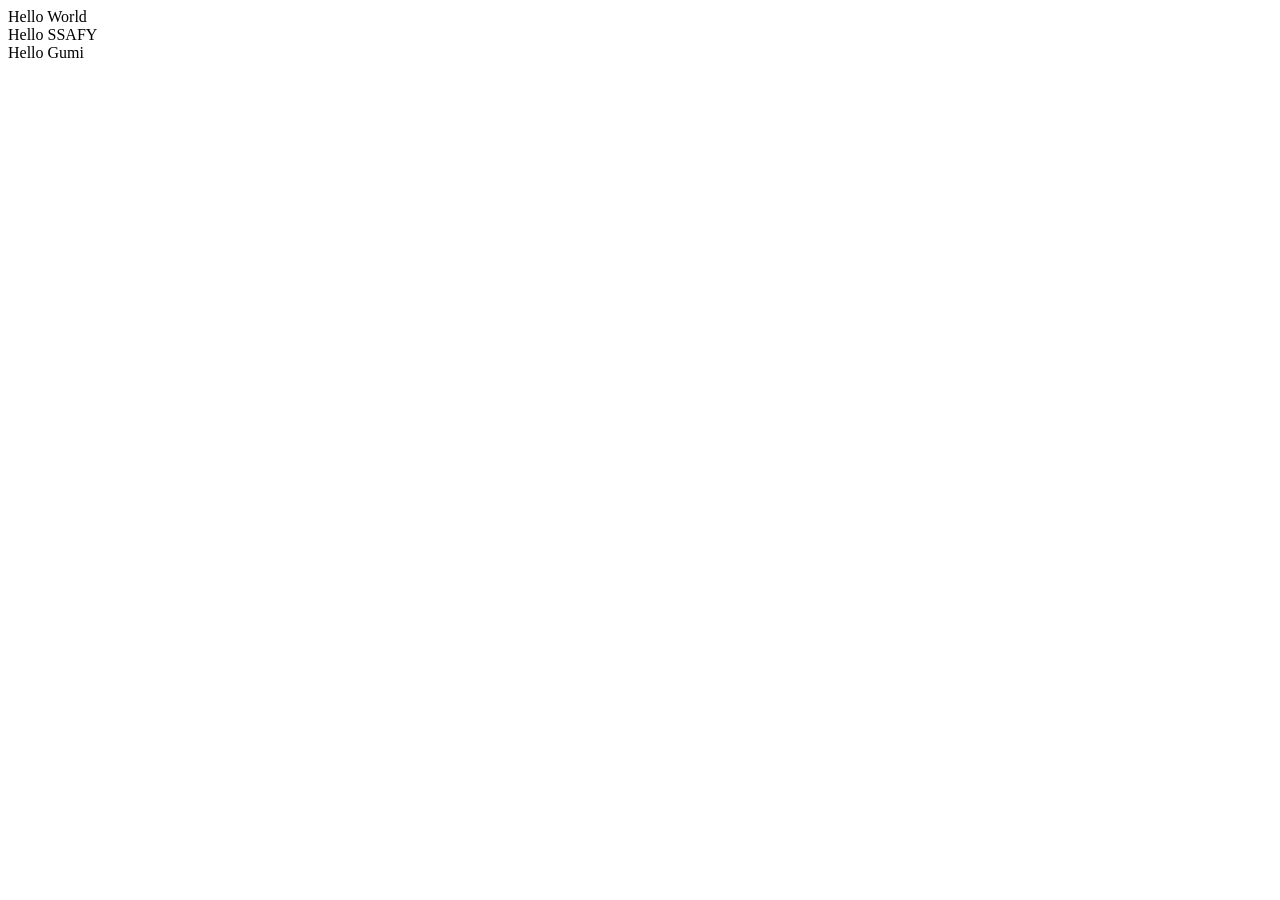
==== index.html @ 11771de5 "2026.07.13 ver 3" ====
<!DOCTYPE html>
<html lang="en">
<head>
  <meta charset="UTF-8">
  <meta name="viewport" content="width=device-width, initial-scale=1.0">
  <title>Document</title>
</head>
<body>
    Hello World<br>
    Hello SSAFY<br>
    Hello Gumi
</body>
</html>
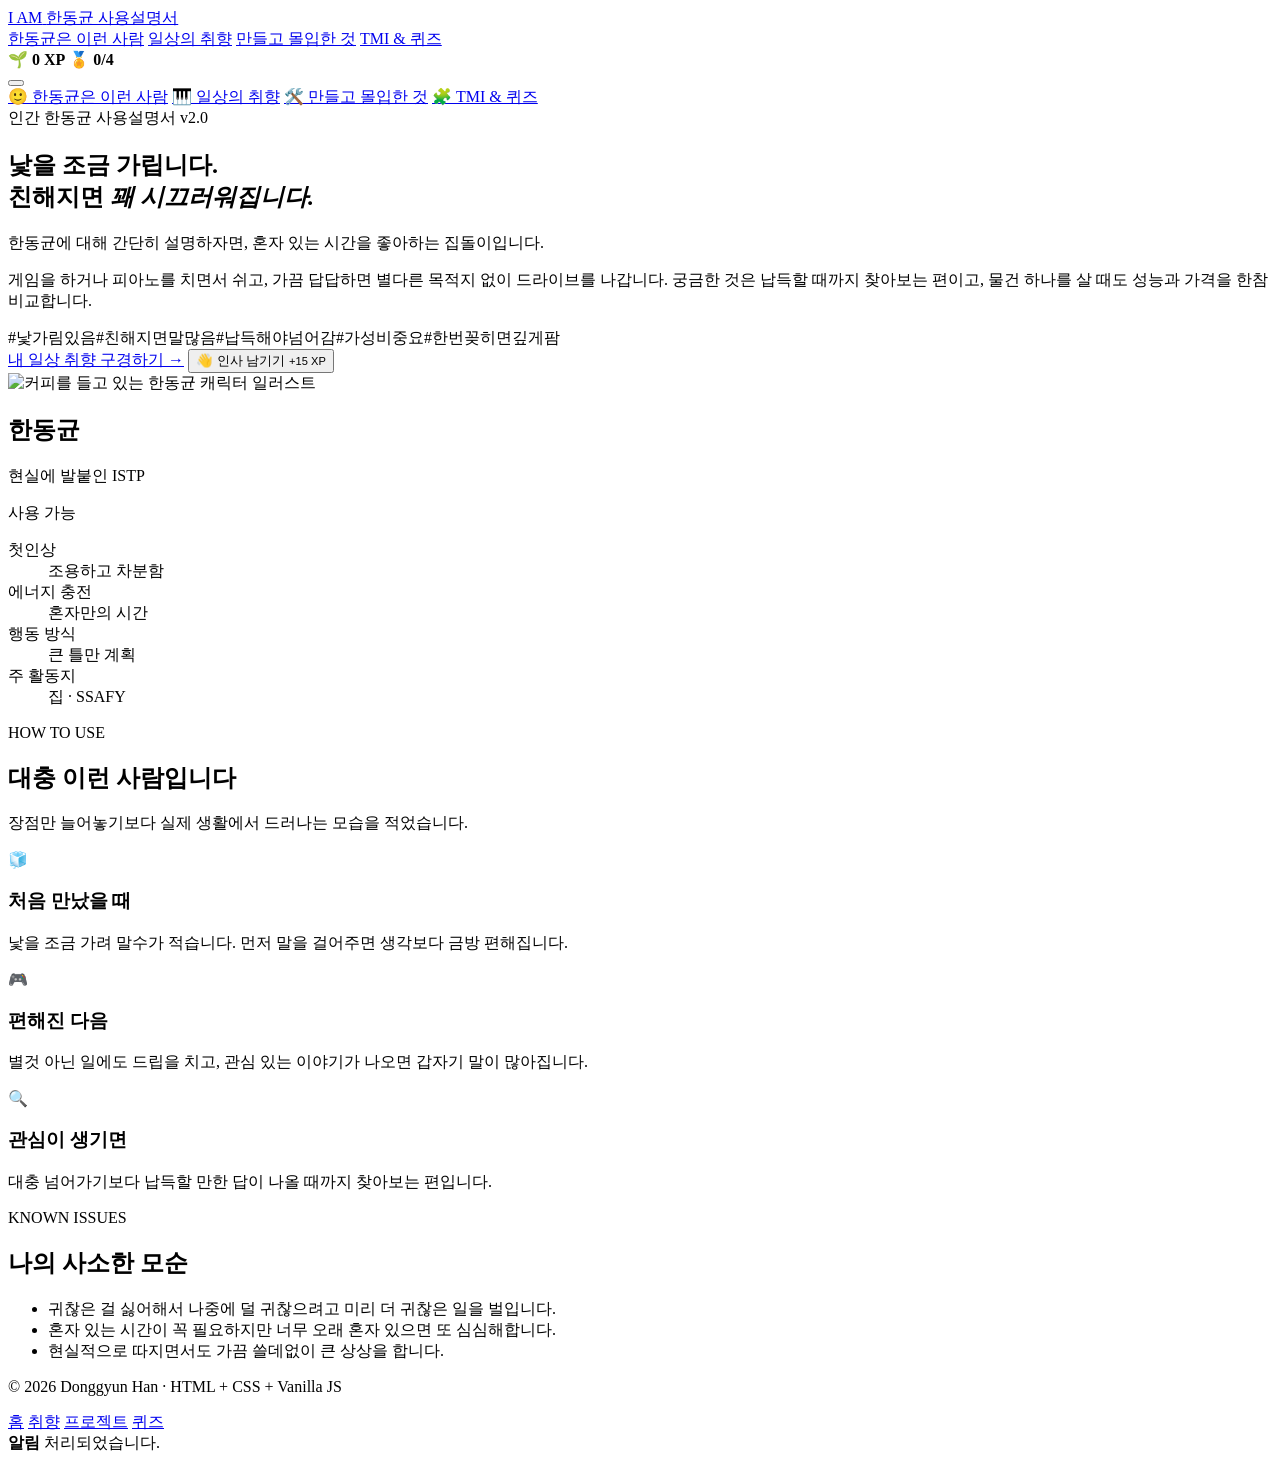
==== commit 4c34a56e: "feat: 바닐라 JS 기반 반응형 MPA 프로필 사이트 구현" ====
--- a/index.html
+++ b/index.html
@@ -1,13 +1,137 @@
 <!DOCTYPE html>
-<html lang="en">
+<html lang="ko">
 <head>
   <meta charset="UTF-8">
   <meta name="viewport" content="width=device-width, initial-scale=1.0">
-  <title>Document</title>
+  <meta name="description" content="한동균의 성격, 취향, 프로젝트와 TMI를 소개하는 MPA 웹사이트">
+  <link rel="stylesheet" href="assets/css/style.css">
+  <title>I AM | 한동균은 이런 사람</title>
 </head>
-<body>
-    Hello World<br>
-    Hello SSAFY<br>
-    Hello Gumi
+<body data-page="home">
+
+<header class="site-header">
+  <div class="header-inner">
+    <a class="brand" href="index.html" aria-label="한동균 사용설명서 홈">
+      <span class="brand-mark">I AM</span>
+      <span class="brand-text">한동균 사용설명서</span>
+    </a>
+
+    <nav class="desktop-nav" aria-label="주요 메뉴">
+      <a class="nav-link" data-page="home" href="index.html">한동균은 이런 사람</a>
+      <a class="nav-link" data-page="lifestyle" href="lifestyle.html">일상의 취향</a>
+      <a class="nav-link" data-page="projects" href="projects.html">만들고 몰입한 것</a>
+      <a class="nav-link" data-page="tmi" href="tmi.html">TMI &amp; 퀴즈</a>
+    </nav>
+
+    <div class="header-status" aria-label="게이미피케이션 현황">
+      <span>🌱 <strong id="header-xp">0 XP</strong></span>
+      <span>🏅 <strong id="header-badges">0/4</strong></span>
+    </div>
+
+    <button class="menu-button" id="menu-button" type="button" aria-label="모바일 메뉴 열기" aria-controls="mobile-nav" aria-expanded="false">
+      <span></span><span></span><span></span>
+    </button>
+  </div>
+
+  <nav class="mobile-nav" id="mobile-nav" aria-label="모바일 메뉴">
+    <a class="mobile-nav-link" data-page="home" href="index.html">🙂 한동균은 이런 사람</a>
+    <a class="mobile-nav-link" data-page="lifestyle" href="lifestyle.html">🎹 일상의 취향</a>
+    <a class="mobile-nav-link" data-page="projects" href="projects.html">🛠️ 만들고 몰입한 것</a>
+    <a class="mobile-nav-link" data-page="tmi" href="tmi.html">🧩 TMI &amp; 퀴즈</a>
+  </nav>
+</header>
+
+<main>
+  <section class="hero section-shell">
+    <div class="hero-copy">
+      <span class="eyebrow">인간 한동균 사용설명서 v2.0</span>
+      <h1>낯을 조금 가립니다.<br>친해지면 <em>꽤 시끄러워집니다.</em></h1>
+      <p class="hero-lead">한동균에 대해 간단히 설명하자면, 혼자 있는 시간을 좋아하는 집돌이입니다.</p>
+      <p class="hero-description">게임을 하거나 피아노를 치면서 쉬고, 가끔 답답하면 별다른 목적지 없이 드라이브를 나갑니다. 궁금한 것은 납득할 때까지 찾아보는 편이고, 물건 하나를 살 때도 성능과 가격을 한참 비교합니다.</p>
+      <div class="tag-list" aria-label="성격 키워드">
+        <span>#낯가림있음</span><span>#친해지면말많음</span><span>#납득해야넘어감</span><span>#가성비중요</span><span>#한번꽂히면깊게팜</span>
+      </div>
+      <div class="button-row">
+        <a class="button button-primary" href="lifestyle.html">내 일상 취향 구경하기 →</a>
+        <button class="button button-secondary" id="greeting-button" type="button">👋 인사 남기기 <small>+15 XP</small></button>
+      </div>
+    </div>
+
+    <aside class="profile-card card">
+      <img class="profile-image" src="assets/images/profile.svg" alt="커피를 들고 있는 한동균 캐릭터 일러스트">
+      <div class="profile-content">
+        <div class="profile-heading">
+          <div><h2>한동균</h2><p>현실에 발붙인 ISTP</p></div>
+          <span class="status-chip">사용 가능</span>
+        </div>
+        <dl class="profile-list">
+          <div><dt>첫인상</dt><dd>조용하고 차분함</dd></div>
+          <div><dt>에너지 충전</dt><dd>혼자만의 시간</dd></div>
+          <div><dt>행동 방식</dt><dd>큰 틀만 계획</dd></div>
+          <div><dt>주 활동지</dt><dd>집 · SSAFY</dd></div>
+        </dl>
+      </div>
+    </aside>
+  </section>
+
+  <section class="section-shell compact-section">
+    <div class="section-heading left-heading">
+      <span class="section-kicker">HOW TO USE</span>
+      <h2>대충 이런 사람입니다</h2>
+      <p>장점만 늘어놓기보다 실제 생활에서 드러나는 모습을 적었습니다.</p>
+    </div>
+    <div class="three-grid">
+      <article class="card info-card reveal-card">
+        <span class="card-icon">🧊</span><h3>처음 만났을 때</h3>
+        <p>낯을 조금 가려 말수가 적습니다. 먼저 말을 걸어주면 생각보다 금방 편해집니다.</p>
+      </article>
+      <article class="card info-card reveal-card">
+        <span class="card-icon">🎮</span><h3>편해진 다음</h3>
+        <p>별것 아닌 일에도 드립을 치고, 관심 있는 이야기가 나오면 갑자기 말이 많아집니다.</p>
+      </article>
+      <article class="card info-card reveal-card">
+        <span class="card-icon">🔍</span><h3>관심이 생기면</h3>
+        <p>대충 넘어가기보다 납득할 만한 답이 나올 때까지 찾아보는 편입니다.</p>
+      </article>
+    </div>
+  </section>
+
+  <section class="section-shell compact-section">
+    <article class="contradiction-card">
+      <div><span class="section-kicker">KNOWN ISSUES</span><h2>나의 사소한 모순</h2></div>
+      <ul>
+        <li>귀찮은 걸 싫어해서 나중에 덜 귀찮으려고 미리 더 귀찮은 일을 벌입니다.</li>
+        <li>혼자 있는 시간이 꼭 필요하지만 너무 오래 혼자 있으면 또 심심해합니다.</li>
+        <li>현실적으로 따지면서도 가끔 쓸데없이 큰 상상을 합니다.</li>
+      </ul>
+    </article>
+  </section>
+</main>
+
+<footer class="site-footer">
+  <div class="footer-inner">
+    <p>© 2026 Donggyun Han · HTML + CSS + Vanilla JS</p>
+    <div class="footer-links">
+      <a href="index.html">홈</a>
+      <a href="lifestyle.html">취향</a>
+      <a href="projects.html">프로젝트</a>
+      <a href="tmi.html">퀴즈</a>
+    </div>
+  </div>
+</footer>
+<div class="toast" id="toast" role="status" aria-live="polite">
+  <strong id="toast-title">알림</strong>
+  <span id="toast-message">처리되었습니다.</span>
+</div>
+<div class="modal-backdrop" id="modal-backdrop" hidden>
+  <section class="modal" role="dialog" aria-modal="true" aria-labelledby="modal-title">
+    <button class="modal-close" id="modal-close" type="button" aria-label="팝업 닫기">×</button>
+    <div class="modal-icon" id="modal-icon">👋</div>
+    <h2 id="modal-title">반갑습니다</h2>
+    <div id="modal-content"></div>
+  </section>
+</div>
+<script src="assets/js/app.js"></script>
+
 </body>
-</html>+</html>
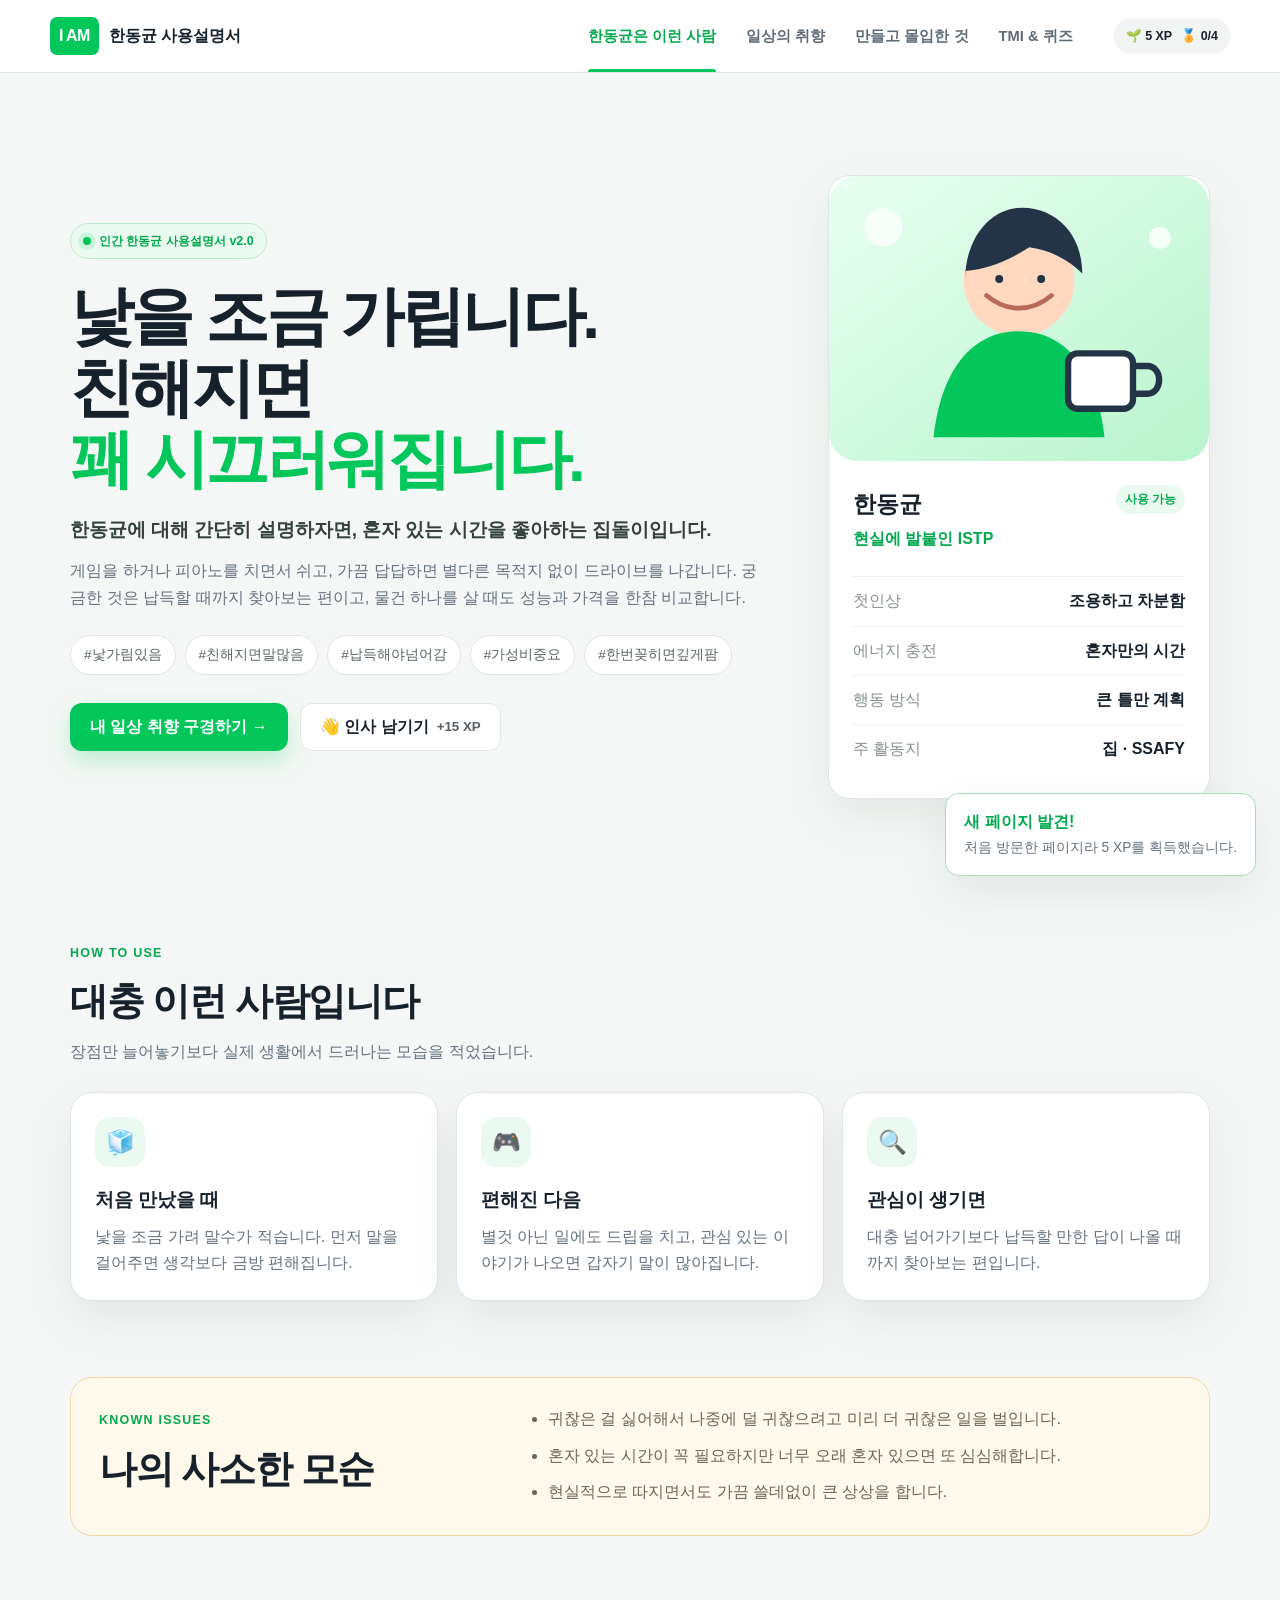
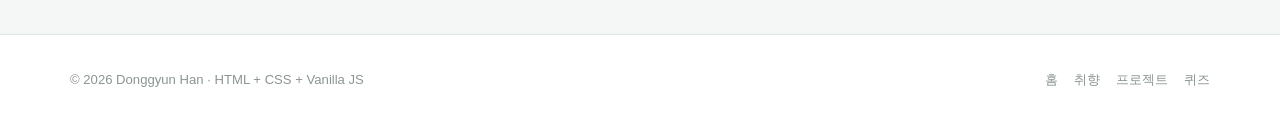
==== commit 12a144d0: "refactor: portfolio 소제목 줄바꿈 추가, TMI 퀴즈 문항 내용 변경" ====
--- a/index.html
+++ b/index.html
@@ -45,7 +45,7 @@
   <section class="hero section-shell">
     <div class="hero-copy">
       <span class="eyebrow">인간 한동균 사용설명서 v2.0</span>
-      <h1>낯을 조금 가립니다.<br>친해지면 <em>꽤 시끄러워집니다.</em></h1>
+      <h1>낯을 조금 가립니다.<br>친해지면 <br><em>꽤 시끄러워집니다.</em></h1>
       <p class="hero-lead">한동균에 대해 간단히 설명하자면, 혼자 있는 시간을 좋아하는 집돌이입니다.</p>
       <p class="hero-description">게임을 하거나 피아노를 치면서 쉬고, 가끔 답답하면 별다른 목적지 없이 드라이브를 나갑니다. 궁금한 것은 납득할 때까지 찾아보는 편이고, 물건 하나를 살 때도 성능과 가격을 한참 비교합니다.</p>
       <div class="tag-list" aria-label="성격 키워드">
--- a/assets/css/style.css
+++ b/assets/css/style.css
@@ -0,0 +1,367 @@
+:root {
+  --green: #03c75a;
+  --green-dark: #02a94d;
+  --green-soft: #eafaf0;
+  --ink: #17212b;
+  --muted: #66727f;
+  --line: #dfe6e2;
+  --surface: #ffffff;
+  --background: #f4f7f5;
+  --danger: #d9475c;
+  --warning: #f7b955;
+  --shadow: 0 18px 45px rgba(25, 50, 37, 0.08);
+  --radius: 22px;
+}
+
+* { box-sizing: border-box; }
+html { scroll-behavior: smooth; }
+body {
+  margin: 0;
+  min-width: 320px;
+  background: var(--background);
+  color: var(--ink);
+  font-family: Pretendard, "Noto Sans KR", Arial, sans-serif;
+  line-height: 1.65;
+}
+body.modal-open { overflow: hidden; }
+a { color: inherit; text-decoration: none; }
+button, input { font: inherit; }
+button { color: inherit; }
+img { display: block; max-width: 100%; }
+[hidden] { display: none !important; }
+
+.site-header {
+  position: sticky;
+  top: 0;
+  z-index: 50;
+  background: rgba(255, 255, 255, 0.96);
+  border-bottom: 1px solid var(--line);
+  backdrop-filter: blur(14px);
+}
+.header-inner {
+  width: min(1180px, calc(100% - 32px));
+  height: 72px;
+  margin: 0 auto;
+  display: flex;
+  align-items: center;
+  gap: 26px;
+}
+.brand { display: inline-flex; align-items: center; gap: 10px; flex: none; }
+.brand-mark {
+  padding: 6px 9px;
+  border-radius: 7px;
+  background: var(--green);
+  color: #fff;
+  font-weight: 900;
+  letter-spacing: -0.04em;
+}
+.brand-text { font-weight: 800; }
+.desktop-nav { align-self: stretch; display: flex; align-items: stretch; margin-left: auto; }
+.nav-link {
+  position: relative;
+  display: inline-flex;
+  align-items: center;
+  padding: 0 15px;
+  color: #5f6c77;
+  font-size: 0.92rem;
+  font-weight: 700;
+}
+.nav-link::after {
+  content: "";
+  position: absolute;
+  left: 15px;
+  right: 15px;
+  bottom: 0;
+  height: 3px;
+  background: var(--green);
+  border-radius: 3px 3px 0 0;
+  transform: scaleX(0);
+  transition: transform 0.2s ease;
+}
+.nav-link:hover, .nav-link.active { color: var(--green-dark); }
+.nav-link.active::after { transform: scaleX(1); }
+.header-status {
+  display: flex;
+  gap: 9px;
+  padding: 8px 12px;
+  border-radius: 999px;
+  background: #f1f4f2;
+  color: #5d6963;
+  font-size: 0.78rem;
+  white-space: nowrap;
+}
+.header-status strong { color: var(--ink); }
+.menu-button {
+  display: none;
+  width: 44px;
+  height: 44px;
+  margin-left: auto;
+  border: 1px solid var(--line);
+  border-radius: 12px;
+  background: #fff;
+  cursor: pointer;
+}
+.menu-button span { display: block; width: 20px; height: 2px; margin: 4px auto; background: var(--ink); }
+.mobile-nav { display: none; padding: 8px 16px 18px; border-top: 1px solid var(--line); }
+.mobile-nav.open { display: grid; gap: 6px; animation: slideDown 0.22s ease; }
+.mobile-nav-link { padding: 12px 14px; border-radius: 11px; color: #59655f; font-weight: 700; }
+.mobile-nav-link:hover, .mobile-nav-link.active { color: var(--green-dark); background: var(--green-soft); }
+
+.section-shell { width: min(1140px, calc(100% - 36px)); margin: 0 auto; }
+.compact-section { padding: 38px 0; }
+.hero {
+  min-height: calc(100vh - 72px);
+  display: grid;
+  grid-template-columns: minmax(0, 1.35fr) minmax(320px, 0.75fr);
+  align-items: center;
+  gap: 70px;
+  padding: 74px 0;
+}
+.hero-copy { animation: rise 0.65s ease both; }
+.eyebrow, .section-kicker {
+  display: inline-flex;
+  align-items: center;
+  gap: 8px;
+  color: var(--green-dark);
+  font-size: 0.78rem;
+  font-weight: 900;
+  letter-spacing: 0.1em;
+  text-transform: uppercase;
+}
+.eyebrow {
+  padding: 7px 12px;
+  border: 1px solid #bce8cb;
+  border-radius: 999px;
+  background: var(--green-soft);
+  letter-spacing: 0;
+  text-transform: none;
+}
+.eyebrow::before { content: ""; width: 8px; height: 8px; border-radius: 50%; background: var(--green); box-shadow: 0 0 0 5px rgba(3, 199, 90, 0.12); }
+h1, h2, h3, p { margin-top: 0; }
+.hero h1 {
+  margin: 22px 0 18px;
+  font-size: clamp(2.55rem, 5vw, 4.7rem);
+  line-height: 1.12;
+  letter-spacing: -0.055em;
+}
+.hero h1 em { color: var(--green); font-style: normal; }
+.hero-lead { margin-bottom: 12px; color: #33423a; font-size: 1.18rem; font-weight: 800; }
+.hero-description { max-width: 700px; color: var(--muted); font-size: 1.02rem; }
+.tag-list { display: flex; flex-wrap: wrap; gap: 9px; margin-top: 24px; }
+.tag-list span { padding: 8px 13px; border: 1px solid var(--line); border-radius: 999px; background: #fff; color: #59655f; font-size: 0.85rem; }
+.tag-list span:hover { border-color: var(--green); color: var(--green-dark); transform: translateY(-2px); transition: 0.18s ease; }
+.button-row { display: flex; flex-wrap: wrap; gap: 12px; margin-top: 28px; }
+.button {
+  display: inline-flex;
+  align-items: center;
+  justify-content: center;
+  gap: 8px;
+  min-height: 48px;
+  padding: 0 19px;
+  border: 1px solid transparent;
+  border-radius: 12px;
+  font-weight: 800;
+  cursor: pointer;
+  transition: transform 0.18s ease, box-shadow 0.18s ease, background 0.18s ease;
+}
+.button:hover { transform: translateY(-2px); }
+.button small { color: inherit; opacity: 0.72; }
+.button-primary { background: var(--green); color: #fff; box-shadow: 0 10px 22px rgba(3, 199, 90, 0.22); }
+.button-primary:hover { background: var(--green-dark); }
+.button-secondary { border-color: var(--line); background: #fff; }
+.button-secondary:hover { border-color: #b8d8c3; background: #fafffb; }
+.button-danger { width: 100%; margin-top: 20px; border-color: #f0c7ce; background: #fff2f4; color: var(--danger); }
+
+.card { border: 1px solid var(--line); border-radius: var(--radius); background: var(--surface); box-shadow: var(--shadow); }
+.profile-card { overflow: hidden; animation: rise 0.7s 0.08s ease both; }
+.profile-image { width: 100%; aspect-ratio: 4 / 3; object-fit: cover; }
+.profile-content { padding: 24px; }
+.profile-heading { display: flex; align-items: flex-start; justify-content: space-between; gap: 20px; }
+.profile-heading h2 { margin-bottom: 2px; font-size: 1.45rem; }
+.profile-heading p { margin-bottom: 0; color: var(--green-dark); font-weight: 800; }
+.status-chip, .category-chip { display: inline-flex; padding: 5px 9px; border-radius: 999px; background: var(--green-soft); color: var(--green-dark); font-size: 0.72rem; font-weight: 900; white-space: nowrap; }
+.profile-list { margin: 24px 0 0; }
+.profile-list div { display: flex; justify-content: space-between; gap: 18px; padding: 11px 0; border-top: 1px solid #edf0ee; }
+.profile-list dt { color: #88928d; }
+.profile-list dd { margin: 0; font-weight: 800; text-align: right; }
+.section-heading { max-width: 720px; margin: 0 auto 26px; text-align: center; }
+.left-heading { margin-left: 0; text-align: left; }
+.section-heading h2, .contradiction-card h2 { margin: 5px 0 7px; font-size: clamp(1.65rem, 3vw, 2.35rem); letter-spacing: -0.035em; }
+.section-heading p { margin-bottom: 0; color: var(--muted); }
+.three-grid { display: grid; grid-template-columns: repeat(3, 1fr); gap: 18px; }
+.info-card, .feature-card { padding: 24px; transition: transform 0.18s ease, border-color 0.18s ease; }
+.info-card:hover, .feature-card:hover, .project-card:hover { transform: translateY(-5px); border-color: #a8ddba; }
+.card-icon { display: grid; place-items: center; width: 50px; height: 50px; margin-bottom: 18px; border-radius: 15px; background: var(--green-soft); font-size: 1.45rem; }
+.info-card h3, .feature-card h2 { margin-bottom: 8px; }
+.info-card p, .feature-card p { margin-bottom: 0; color: var(--muted); }
+.contradiction-card { display: grid; grid-template-columns: 0.75fr 1.25fr; gap: 34px; padding: 28px; border: 1px solid #f0d7a1; border-radius: var(--radius); background: #fff9eb; }
+.contradiction-card ul { margin: 0; padding-left: 22px; color: #6e6652; }
+.contradiction-card li + li { margin-top: 10px; }
+
+.page-hero {
+  display: grid;
+  grid-template-columns: 1fr minmax(310px, 0.72fr);
+  align-items: center;
+  gap: 58px;
+  padding: 68px 0 30px;
+}
+.page-hero h1 { margin: 10px 0 12px; font-size: clamp(2.4rem, 5vw, 4.2rem); line-height: 1.14; letter-spacing: -0.05em; }
+.page-hero p { max-width: 680px; color: var(--muted); font-size: 1.03rem; }
+.page-hero img { border-radius: 28px; box-shadow: var(--shadow); }
+.feature-card { display: flex; min-height: 285px; flex-direction: column; }
+.feature-card .text-button { margin-top: auto; align-self: flex-start; }
+.text-button { padding: 0; border: 0; background: transparent; color: var(--green-dark); font-weight: 900; cursor: pointer; }
+.text-button:hover { text-decoration: underline; }
+.balance-list { display: grid; gap: 13px; }
+.balance-row { display: grid; grid-template-columns: 0.7fr 1fr 1.2fr; align-items: center; gap: 18px; padding: 18px 20px; border: 1px solid var(--line); border-radius: 16px; background: #fff; }
+.balance-row > div:first-child { display: flex; gap: 12px; align-items: center; font-size: 1.05rem; }
+.balance-row > div:first-child span { color: #a0aaa5; font-size: 0.8rem; font-weight: 900; }
+.choice-group { display: grid; grid-template-columns: 1fr 1fr; gap: 8px; }
+.choice-group button { padding: 9px 13px; border: 1px solid var(--line); border-radius: 10px; background: #f8faf9; cursor: pointer; font-weight: 800; }
+.choice-group button:hover, .choice-group button.selected { border-color: var(--green); background: var(--green-soft); color: var(--green-dark); }
+.choice-group button.selected::before { content: "✓ "; }
+.balance-row small { color: var(--muted); }
+.my-choice {
+  grid-column: 1 / -1;
+  display: flex;
+  align-items: center;
+  gap: 9px;
+  margin: 0;
+  padding: 11px 14px;
+  border-radius: 12px;
+  background: #f3faf5;
+  color: var(--muted);
+  font-size: 0.9rem;
+}
+.my-choice span { font-weight: 800; }
+.my-choice strong { color: var(--green-dark); }
+.gauge-card { padding: 25px; }
+.gauge-item + .gauge-item { margin-top: 18px; }
+.gauge-item > div { display: flex; justify-content: space-between; gap: 16px; margin-bottom: 7px; }
+.gauge-item strong { color: var(--green-dark); }
+progress { width: 100%; height: 12px; border: 0; border-radius: 999px; overflow: hidden; background: #edf1ef; }
+progress::-webkit-progress-bar { background: #edf1ef; border-radius: 999px; }
+progress::-webkit-progress-value { background: linear-gradient(90deg, var(--green), #76dc9c); border-radius: 999px; }
+progress::-moz-progress-bar { background: linear-gradient(90deg, var(--green), #76dc9c); border-radius: 999px; }
+
+.project-tools { display: flex; align-items: center; justify-content: space-between; gap: 18px; padding: 18px; }
+.search-box { flex: 1; display: flex; align-items: center; gap: 10px; min-width: 220px; padding: 0 15px; border: 2px solid var(--green); border-radius: 12px; background: #fff; }
+.search-box input { width: 100%; height: 45px; border: 0; outline: 0; background: transparent; }
+.filter-buttons { display: flex; flex-wrap: wrap; gap: 8px; }
+.filter-button { padding: 9px 13px; border: 1px solid var(--line); border-radius: 999px; background: #fff; cursor: pointer; font-size: 0.84rem; font-weight: 800; }
+.filter-button:hover, .filter-button.active { border-color: var(--green); background: var(--green); color: #fff; }
+.project-grid { display: grid; grid-template-columns: repeat(2, 1fr); gap: 18px; margin-top: 20px; }
+.project-card { display: flex; min-height: 290px; flex-direction: column; padding: 24px; transition: 0.18s ease; }
+.project-top, .project-meta { display: flex; align-items: center; justify-content: space-between; gap: 15px; }
+.project-symbol { font-size: 2rem; }
+.project-card h2 { margin: 18px 0 9px; }
+.project-card p { color: var(--muted); }
+.project-meta { margin-top: auto; padding-top: 18px; border-top: 1px solid #edf0ee; color: #8a948f; font-size: 0.82rem; }
+.like-button { padding: 8px 11px; border: 1px solid #efc9d0; border-radius: 999px; background: #fff7f8; color: #c6475c; cursor: pointer; font-weight: 800; }
+.like-button.liked { background: #d94d64; color: #fff; }
+.empty-state { margin-top: 22px; padding: 48px; border: 1px dashed #cbd6d0; border-radius: 18px; color: var(--muted); text-align: center; }
+
+.tmi-layout { display: grid; grid-template-columns: 0.85fr 1.15fr; gap: 22px; align-items: start; }
+.tmi-column { display: grid; gap: 20px; }
+.tmi-card, .gamification-card, .quiz-card { padding: 25px; }
+.tmi-list { margin: 0; }
+.tmi-list div { padding: 13px 0; border-top: 1px solid #edf0ee; }
+.tmi-list dt { margin-bottom: 3px; color: var(--green-dark); font-weight: 900; }
+.tmi-list dd { margin: 0; color: var(--muted); }
+.level-line > div { display: flex; justify-content: space-between; gap: 20px; margin-bottom: 8px; }
+.level-line span { font-weight: 900; }
+.level-line strong { color: var(--green-dark); }
+.gamification-card h2 { margin: 25px 0 12px; font-size: 1rem; }
+.badge-grid { display: grid; grid-template-columns: repeat(4, 1fr); gap: 8px; }
+.badge-item { display: grid; place-items: center; gap: 4px; min-height: 92px; padding: 9px; border: 1px solid var(--line); border-radius: 13px; background: #f4f6f5; color: #929c97; filter: grayscale(1); opacity: 0.48; text-align: center; }
+.badge-item span { font-size: 1.7rem; }
+.badge-item strong { font-size: 0.72rem; }
+.badge-item.unlocked { border-color: #abe2bd; background: var(--green-soft); color: var(--ink); filter: none; opacity: 1; animation: pop 0.35s ease; }
+.quiz-card { min-height: 520px; }
+.quiz-header { display: flex; align-items: flex-start; justify-content: space-between; gap: 20px; }
+.quiz-header h2 { margin: 5px 0 0; font-size: 1.8rem; }
+.quiz-header > span { padding: 6px 10px; border-radius: 999px; background: var(--green-soft); color: var(--green-dark); font-size: 0.8rem; font-weight: 900; }
+.quiz-progress { height: 9px; margin: 26px 0; overflow: hidden; border-radius: 999px; background: #edf1ef; }
+.quiz-progress div { width: 0; height: 100%; border-radius: inherit; background: var(--green); transition: width 0.25s ease; }
+#quiz-question { min-height: 58px; font-size: 1.2rem; }
+.quiz-options { display: grid; gap: 10px; margin-top: 18px; }
+.quiz-option { display: grid; grid-template-columns: 32px 1fr; align-items: center; gap: 10px; padding: 13px 14px; border: 1px solid var(--line); border-radius: 13px; background: #fff; cursor: pointer; text-align: left; }
+.quiz-option:hover { border-color: var(--green); background: #fbfffc; }
+.quiz-option span:first-child { display: grid; place-items: center; width: 28px; height: 28px; border-radius: 9px; background: #f0f3f1; font-size: 0.78rem; font-weight: 900; }
+.quiz-option.correct { border-color: #7bd69a; background: var(--green-soft); }
+.quiz-option.wrong { border-color: #ef9baa; background: #fff2f4; }
+.quiz-option:disabled { cursor: default; }
+.quiz-feedback { margin: 15px 0 0; padding: 12px 14px; border-radius: 12px; background: #f0f7f3; color: #3c5e49; }
+.quiz-result { padding: 80px 15px 30px; text-align: center; }
+.quiz-result > span { display: block; font-size: 4rem; animation: pop 0.5s ease; }
+.quiz-result h3 { font-size: 1.7rem; }
+
+.site-footer { margin-top: 60px; border-top: 1px solid var(--line); background: #fff; }
+.footer-inner { width: min(1140px, calc(100% - 36px)); min-height: 90px; margin: 0 auto; display: flex; align-items: center; justify-content: space-between; gap: 20px; color: #8b9590; font-size: 0.82rem; }
+.footer-inner p { margin: 0; }
+.footer-links { display: flex; flex-wrap: wrap; gap: 16px; }
+.footer-links a:hover { color: var(--green-dark); }
+.toast { position: fixed; right: 24px; bottom: 24px; z-index: 100; display: grid; gap: 2px; max-width: min(360px, calc(100% - 32px)); padding: 15px 18px; border: 1px solid #a8ddba; border-radius: 14px; background: #fff; box-shadow: var(--shadow); transform: translateY(30px); opacity: 0; pointer-events: none; transition: 0.24s ease; }
+.toast.show { transform: translateY(0); opacity: 1; }
+.toast strong { color: var(--green-dark); }
+.toast span { color: var(--muted); font-size: 0.86rem; }
+.modal-backdrop { position: fixed; inset: 0; z-index: 90; display: grid; place-items: center; padding: 18px; background: rgba(16, 28, 21, 0.58); animation: fade 0.2s ease; }
+.modal { position: relative; width: min(480px, 100%); padding: 34px; border-radius: 24px; background: #fff; box-shadow: 0 24px 80px rgba(0, 0, 0, 0.24); animation: pop 0.25s ease; }
+.modal-close { position: absolute; top: 13px; right: 15px; width: 36px; height: 36px; border: 0; border-radius: 50%; background: #f0f3f1; cursor: pointer; font-size: 1.35rem; }
+.modal-icon { font-size: 2.8rem; }
+.modal h2 { margin: 8px 0 10px; }
+.modal p { margin-bottom: 0; color: var(--muted); }
+
+.reveal-card { opacity: 0; transform: translateY(20px); }
+.reveal-card.visible { opacity: 1; transform: translateY(0); transition: 0.55s ease; }
+
+@keyframes rise { from { opacity: 0; transform: translateY(18px); } to { opacity: 1; transform: translateY(0); } }
+@keyframes fade { from { opacity: 0; } to { opacity: 1; } }
+@keyframes pop { 0% { transform: scale(0.92); opacity: 0; } 100% { transform: scale(1); opacity: 1; } }
+@keyframes slideDown { from { opacity: 0; transform: translateY(-8px); } to { opacity: 1; transform: translateY(0); } }
+
+@media (max-width: 1050px) {
+  .desktop-nav { display: none; }
+  .menu-button { display: block; }
+  .header-status { margin-left: auto; }
+  .hero { grid-template-columns: 1fr 0.75fr; gap: 35px; }
+  .tmi-layout { grid-template-columns: 1fr; }
+  .tmi-column { grid-template-columns: 1fr 1fr; }
+}
+
+@media (max-width: 800px) {
+  .header-status { display: none; }
+  .brand-text { font-size: 0.92rem; }
+  .hero, .page-hero { min-height: auto; grid-template-columns: 1fr; padding: 52px 0 20px; }
+  .hero-copy { order: 1; }
+  .profile-card { order: 2; max-width: 540px; }
+  .page-hero img { max-height: 280px; width: 100%; object-fit: cover; }
+  .three-grid, .project-grid { grid-template-columns: 1fr; }
+  .contradiction-card { grid-template-columns: 1fr; gap: 10px; }
+  .balance-row { grid-template-columns: 1fr; }
+  .project-tools { align-items: stretch; flex-direction: column; }
+  .tmi-column { grid-template-columns: 1fr; }
+}
+
+@media (max-width: 560px) {
+  .header-inner { width: min(100% - 22px, 1180px); height: 64px; gap: 10px; }
+  .brand-text { display: none; }
+  .section-shell, .footer-inner { width: min(100% - 24px, 1140px); }
+  .hero { padding-top: 36px; gap: 34px; }
+  .hero h1 { font-size: 2.45rem; }
+  .hero-lead { font-size: 1.04rem; }
+  .button-row { display: grid; grid-template-columns: 1fr; }
+  .button { width: 100%; }
+  .profile-content, .info-card, .feature-card, .project-card, .tmi-card, .gamification-card, .quiz-card { padding: 20px; }
+  .profile-heading { gap: 10px; }
+  .status-chip { display: none; }
+  .page-hero h1 { font-size: 2.45rem; }
+  .badge-grid { grid-template-columns: repeat(2, 1fr); }
+  .footer-inner { padding: 22px 0; align-items: flex-start; flex-direction: column; }
+  .toast { right: 12px; bottom: 12px; }
+  .modal { padding: 28px 22px; }
+}
+
+@media (prefers-reduced-motion: reduce) {
+  *, *::before, *::after { scroll-behavior: auto !important; animation-duration: 0.01ms !important; animation-iteration-count: 1 !important; transition-duration: 0.01ms !important; }
+}
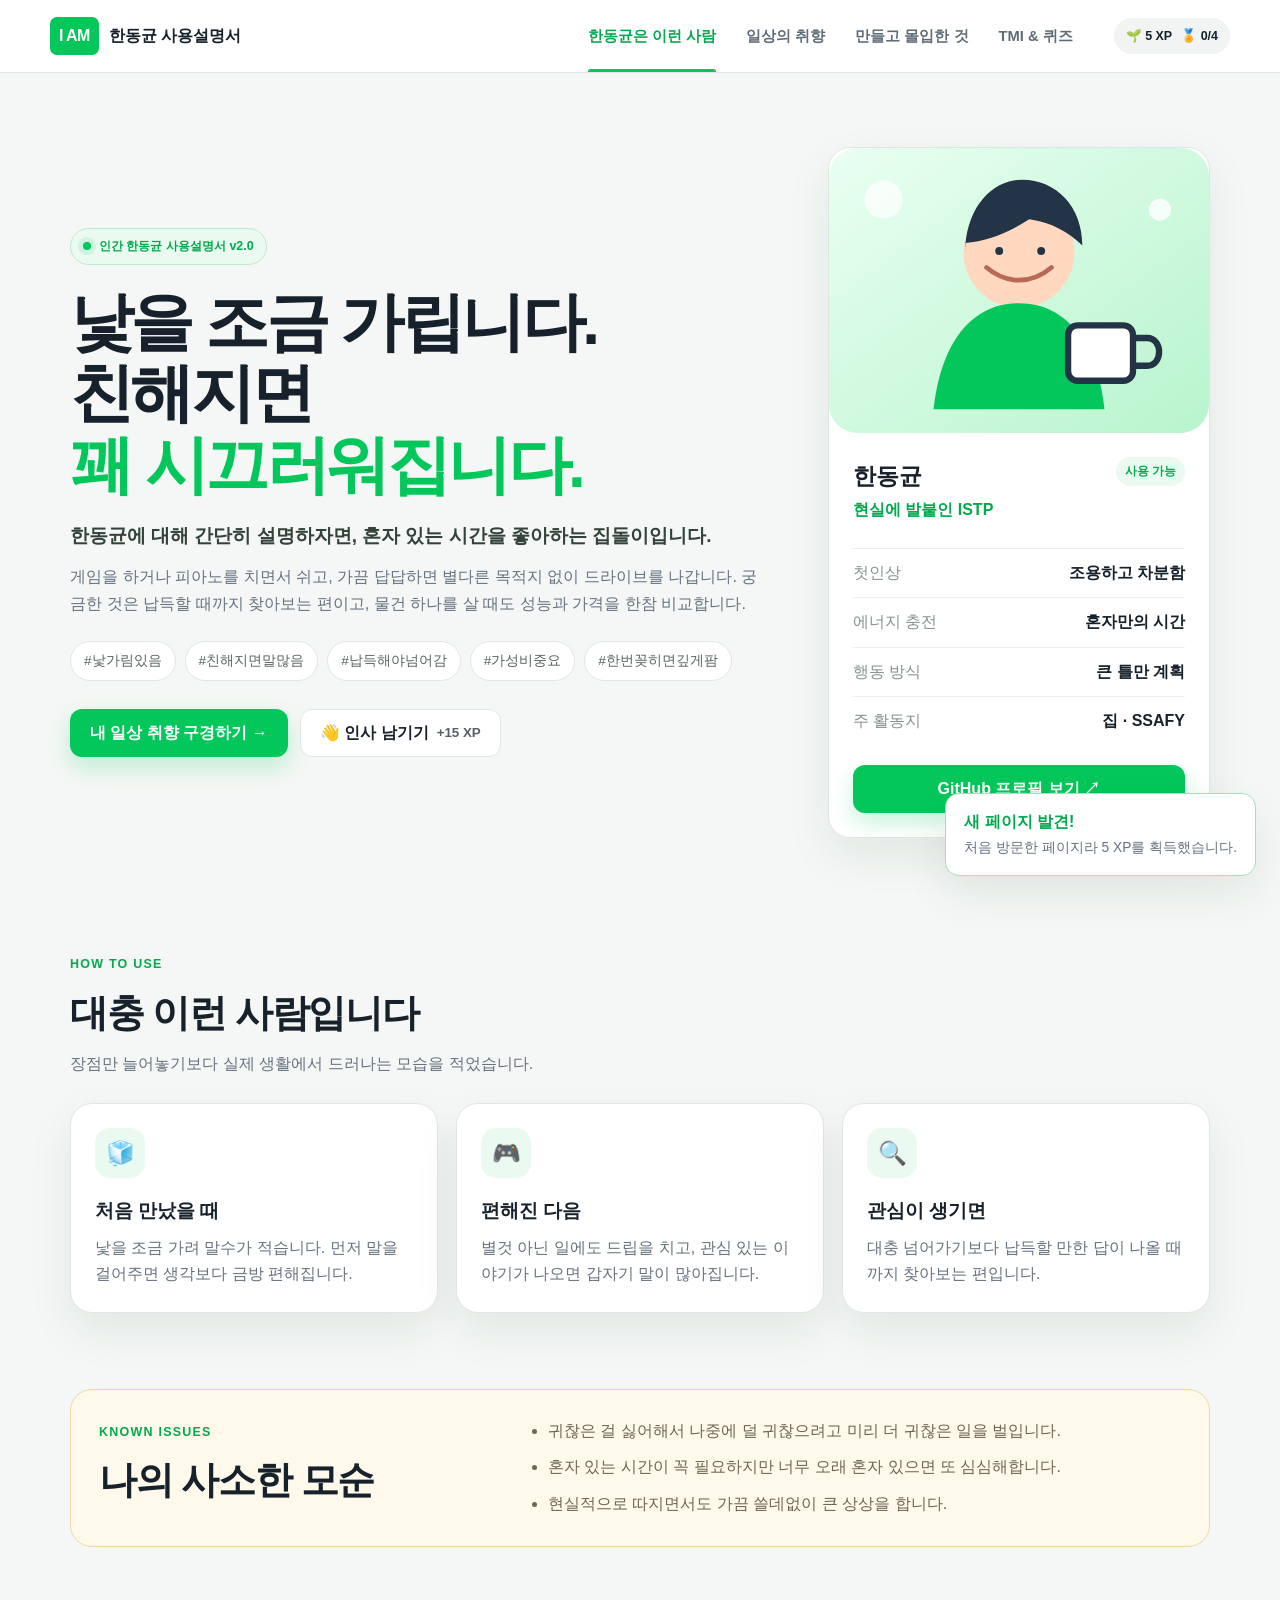
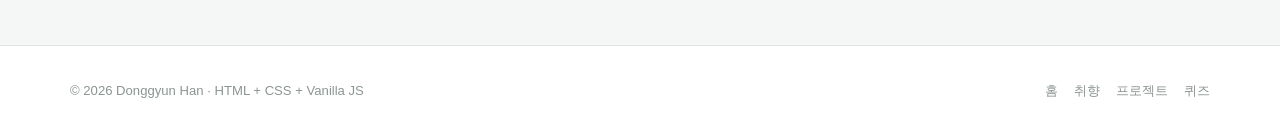
==== commit add809db: "feat: index 페이지 깃허브 바로가기 링크 버튼 추가" ====
--- a/index.html
+++ b/index.html
@@ -70,6 +70,16 @@
           <div><dt>행동 방식</dt><dd>큰 틀만 계획</dd></div>
           <div><dt>주 활동지</dt><dd>집 · SSAFY</dd></div>
         </dl>
+        <a
+          class="button button-primary"
+          href="https://github.com/hdg5639"
+          target="_blank"
+          rel="noopener noreferrer"
+          aria-label="한동균 GitHub 프로필 새 탭에서 열기"
+          style="width: 100%; margin-top: 20px;"
+        >
+          GitHub 프로필 보기 ↗
+        </a>
       </div>
     </aside>
   </section>
--- a/assets/css/style.css
+++ b/assets/css/style.css
@@ -261,8 +261,70 @@
 .like-button.liked { background: #d94d64; color: #fff; }
 .empty-state { margin-top: 22px; padding: 48px; border: 1px dashed #cbd6d0; border-radius: 18px; color: var(--muted); text-align: center; }
 
+.tmi-hero { align-items: center; }
+.hero-master-card {
+  width: 100%;
+  aspect-ratio: 16 / 9;
+  min-height: 0;
+  align-self: center;
+  display: flex;
+  flex-direction: column;
+  justify-content: center;
+  gap: clamp(8px, 1.1vw, 13px);
+  padding: clamp(14px, 1.7vw, 21px);
+  overflow: hidden;
+  box-shadow: var(--shadow);
+}
+.master-card-top {
+  display: flex;
+  align-items: flex-start;
+  justify-content: space-between;
+  gap: 12px;
+}
+.master-card-heading { min-width: 0; }
+.master-card-heading .section-kicker { font-size: clamp(0.7rem, 0.82vw, 0.8rem); }
+.master-card-heading h2 {
+  margin: 2px 0 0;
+  font-size: clamp(1.18rem, 1.7vw, 1.52rem);
+  line-height: 1.15;
+  letter-spacing: -0.035em;
+}
+.master-reset-button {
+  flex: none;
+  padding: 5px 8px;
+  border: 1px solid #f0c7ce;
+  border-radius: 9px;
+  background: #fff2f4;
+  color: var(--danger);
+  font-size: clamp(0.7rem, 0.82vw, 0.8rem);
+  font-weight: 800;
+  cursor: pointer;
+}
+.master-reset-button:hover { background: #ffe8ec; }
+.master-level-line > div { margin-bottom: 5px; font-size: clamp(0.76rem, 0.92vw, 0.88rem); }
+.master-level-line progress { height: 9px; }
+.master-badge-line {
+  display: grid;
+  grid-template-columns: auto minmax(0, 1fr);
+  align-items: center;
+  gap: 9px;
+}
+.master-badge-line > span {
+  color: var(--muted);
+  font-size: clamp(0.7rem, 0.82vw, 0.8rem);
+  font-weight: 900;
+  white-space: nowrap;
+}
+.master-badge-grid { gap: 5px; }
+.hero-master-card .badge-item {
+  min-height: clamp(38px, 4.3vw, 48px);
+  padding: 4px 3px;
+  border-radius: 10px;
+  gap: 0;
+}
+.hero-master-card .badge-item span { font-size: clamp(1.08rem, 1.5vw, 1.4rem); line-height: 1; }
+.hero-master-card .badge-item strong { font-size: clamp(0.58rem, 0.68vw, 0.68rem); line-height: 1.15; }
 .tmi-layout { display: grid; grid-template-columns: 0.85fr 1.15fr; gap: 22px; align-items: start; }
-.tmi-column { display: grid; gap: 20px; }
 .tmi-card, .gamification-card, .quiz-card { padding: 25px; }
 .tmi-list { margin: 0; }
 .tmi-list div { padding: 13px 0; border-top: 1px solid #edf0ee; }
@@ -271,7 +333,6 @@
 .level-line > div { display: flex; justify-content: space-between; gap: 20px; margin-bottom: 8px; }
 .level-line span { font-weight: 900; }
 .level-line strong { color: var(--green-dark); }
-.gamification-card h2 { margin: 25px 0 12px; font-size: 1rem; }
 .badge-grid { display: grid; grid-template-columns: repeat(4, 1fr); gap: 8px; }
 .badge-item { display: grid; place-items: center; gap: 4px; min-height: 92px; padding: 9px; border: 1px solid var(--line); border-radius: 13px; background: #f4f6f5; color: #929c97; filter: grayscale(1); opacity: 0.48; text-align: center; }
 .badge-item span { font-size: 1.7rem; }
@@ -296,6 +357,120 @@
 .quiz-result > span { display: block; font-size: 4rem; animation: pop 0.5s ease; }
 .quiz-result h3 { font-size: 1.7rem; }
 
+
+.quiz-main-section {
+  width: min(960px, calc(100% - 36px));
+  padding-top: 30px;
+}
+.quiz-card-main {
+  min-height: 560px;
+  padding: clamp(24px, 3vw, 34px);
+}
+.quiz-main-top {
+  display: grid;
+  grid-template-columns: minmax(0, 1fr) 235px;
+  align-items: start;
+  gap: 24px;
+}
+.quiz-card-main .quiz-header {
+  min-width: 0;
+}
+.quiz-card-main .quiz-header > div {
+  min-width: 0;
+}
+.quiz-card-main .quiz-header h2 {
+  margin-top: 6px;
+  font-size: clamp(1.9rem, 3.5vw, 2.5rem);
+}
+.quiz-card-main .quiz-header p {
+  max-width: 610px;
+  margin: 9px 0 0;
+  color: var(--muted);
+  font-size: 0.95rem;
+}
+.quiz-card-main .quiz-header > span {
+  margin-top: 2px;
+  flex: none;
+}
+.tmi-tip-button {
+  width: 100%;
+  min-height: 86px;
+  display: grid;
+  grid-template-columns: auto minmax(0, 1fr) auto;
+  align-items: center;
+  gap: 11px;
+  padding: 14px 15px;
+  border: 1px solid #ead59e;
+  border-radius: 16px;
+  background: linear-gradient(135deg, #fff9e9, #fffdf6);
+  color: #645632;
+  cursor: pointer;
+  text-align: left;
+  box-shadow: 0 10px 25px rgba(109, 88, 31, 0.08);
+  transition: transform 0.18s ease, border-color 0.18s ease, box-shadow 0.18s ease;
+}
+.tmi-tip-button:hover {
+  transform: translateY(-2px);
+  border-color: #deb94f;
+  box-shadow: 0 14px 30px rgba(109, 88, 31, 0.13);
+}
+.tmi-tip-icon {
+  display: grid;
+  place-items: center;
+  width: 42px;
+  height: 42px;
+  border-radius: 13px;
+  background: #fff1b8;
+  font-size: 1.35rem;
+}
+.tmi-tip-button strong,
+.tmi-tip-button small {
+  display: block;
+}
+.tmi-tip-button strong {
+  color: #52451f;
+  font-size: 0.9rem;
+}
+.tmi-tip-button small {
+  margin-top: 2px;
+  color: #8a7950;
+  font-size: 0.75rem;
+}
+.tmi-tip-arrow {
+  color: #a18435;
+  font-size: 1.15rem;
+  font-weight: 900;
+}
+.tmi-modal-list {
+  margin: 4px 0 0;
+}
+.tmi-modal-list div {
+  display: grid;
+  grid-template-columns: 92px minmax(0, 1fr);
+  gap: 14px;
+  padding: 13px 0;
+  border-top: 1px solid #edf0ee;
+}
+.tmi-modal-list div:first-child {
+  border-top: 0;
+}
+.tmi-modal-list dt {
+  color: var(--green-dark);
+  font-weight: 900;
+}
+.tmi-modal-list dd {
+  margin: 0;
+  color: var(--muted);
+}
+.tmi-modal-note {
+  margin: 0 0 14px;
+  padding: 11px 13px;
+  border-radius: 12px;
+  background: #fff9e9;
+  color: #756339;
+  font-size: 0.86rem;
+}
+
 .site-footer { margin-top: 60px; border-top: 1px solid var(--line); background: #fff; }
 .footer-inner { width: min(1140px, calc(100% - 36px)); min-height: 90px; margin: 0 auto; display: flex; align-items: center; justify-content: space-between; gap: 20px; color: #8b9590; font-size: 0.82rem; }
 .footer-inner p { margin: 0; }
@@ -307,6 +482,21 @@
 .toast span { color: var(--muted); font-size: 0.86rem; }
 .modal-backdrop { position: fixed; inset: 0; z-index: 90; display: grid; place-items: center; padding: 18px; background: rgba(16, 28, 21, 0.58); animation: fade 0.2s ease; }
 .modal { position: relative; width: min(480px, 100%); padding: 34px; border-radius: 24px; background: #fff; box-shadow: 0 24px 80px rgba(0, 0, 0, 0.24); animation: pop 0.25s ease; }
+
+/* TMI 힌트 모달: 데스크톱에서 충분한 가로폭을 확보해 문장 줄바꿈 방지 */
+.modal:has(.tmi-modal-list) {
+  width: min(680px, calc(100vw - 36px));
+}
+
+.modal:has(.tmi-modal-list) .tmi-modal-list div {
+  grid-template-columns: 100px minmax(0, 1fr);
+}
+
+.modal:has(.tmi-modal-list) .tmi-modal-list dd {
+  white-space: nowrap;
+  word-break: keep-all;
+}
+
 .modal-close { position: absolute; top: 13px; right: 15px; width: 36px; height: 36px; border: 0; border-radius: 50%; background: #f0f3f1; cursor: pointer; font-size: 1.35rem; }
 .modal-icon { font-size: 2.8rem; }
 .modal h2 { margin: 8px 0 10px; }
@@ -326,10 +516,20 @@
   .header-status { margin-left: auto; }
   .hero { grid-template-columns: 1fr 0.75fr; gap: 35px; }
   .tmi-layout { grid-template-columns: 1fr; }
-  .tmi-column { grid-template-columns: 1fr 1fr; }
 }
 
 @media (max-width: 800px) {
+
+  .modal:has(.tmi-modal-list) {
+    width: min(620px, calc(100vw - 36px));
+  }
+
+  .modal:has(.tmi-modal-list) .tmi-modal-list dd {
+    white-space: normal;
+    word-break: keep-all;
+    overflow-wrap: break-word;
+  }
+
   .header-status { display: none; }
   .brand-text { font-size: 0.92rem; }
   .hero, .page-hero { min-height: auto; grid-template-columns: 1fr; padding: 52px 0 20px; }
@@ -340,10 +540,40 @@
   .contradiction-card { grid-template-columns: 1fr; gap: 10px; }
   .balance-row { grid-template-columns: 1fr; }
   .project-tools { align-items: stretch; flex-direction: column; }
-  .tmi-column { grid-template-columns: 1fr; }
+  .quiz-main-section { width: min(100% - 24px, 960px); }
+  .quiz-main-top { grid-template-columns: 1fr; gap: 16px; }
+  .tmi-tip-button { max-width: 100%; min-height: 76px; }
+}
+
+@media (max-width: 800px) {
+  .hero-master-card {
+    aspect-ratio: auto;
+    height: 280px;
+    max-height: 280px;
+    padding: 20px 22px;
+    gap: 14px;
+  }
+  .master-card-heading h2 { font-size: 1.5rem; }
+  .master-card-heading .section-kicker { font-size: 0.78rem; }
+  .master-level-line > div { font-size: 0.88rem; }
+  .master-badge-line { gap: 12px; }
+  .hero-master-card .badge-item { min-height: 54px; }
+  .hero-master-card .badge-item span { font-size: 1.35rem; }
+  .hero-master-card .badge-item strong { font-size: 0.7rem; }
 }
 
 @media (max-width: 560px) {
+
+  .modal:has(.tmi-modal-list) {
+    width: 100%;
+  }
+
+  .modal:has(.tmi-modal-list) .tmi-modal-list dd {
+    white-space: normal;
+    word-break: keep-all;
+    overflow-wrap: break-word;
+  }
+
   .header-inner { width: min(100% - 22px, 1180px); height: 64px; gap: 10px; }
   .brand-text { display: none; }
   .section-shell, .footer-inner { width: min(100% - 24px, 1140px); }
@@ -357,9 +587,36 @@
   .status-chip { display: none; }
   .page-hero h1 { font-size: 2.45rem; }
   .badge-grid { grid-template-columns: repeat(2, 1fr); }
+  .hero-master-card {
+    height: min(280px, calc((100vw - 24px) * 0.5625));
+    min-height: 0;
+    max-height: 280px;
+    aspect-ratio: auto;
+    padding: 13px 16px;
+    gap: 7px;
+  }
+  .hero-master-card .master-badge-grid { grid-template-columns: repeat(4, 1fr); }
+  .hero-master-card .badge-item { min-height: 43px; }
+  .hero-master-card .badge-item span { font-size: 1.12rem; }
+  .hero-master-card .badge-item strong { font-size: 0.6rem; }
+  .master-card-heading h2 { font-size: 1.25rem; }
+  .master-card-heading .section-kicker { font-size: 0.67rem; }
+  .master-level-line > div { margin-bottom: 3px; font-size: 0.76rem; }
+  .master-level-line progress { height: 8px; }
+  .master-badge-line { grid-template-columns: 1fr; gap: 3px; }
+  .master-badge-line > span { display: none; }
+  .master-reset-button span { display: none; }
+  .master-reset-button { width: 30px; height: 30px; padding: 0; }
   .footer-inner { padding: 22px 0; align-items: flex-start; flex-direction: column; }
   .toast { right: 12px; bottom: 12px; }
   .modal { padding: 28px 22px; }
+  .quiz-card-main { min-height: 0; padding: 20px; }
+  .quiz-card-main .quiz-header { gap: 10px; }
+  .quiz-card-main .quiz-header h2 { font-size: 1.75rem; }
+  .quiz-card-main .quiz-header p { font-size: 0.88rem; }
+  .tmi-tip-button { min-height: 72px; padding: 12px; }
+  .tmi-tip-icon { width: 38px; height: 38px; }
+  .tmi-modal-list div { grid-template-columns: 1fr; gap: 3px; padding: 11px 0; }
 }
 
 @media (prefers-reduced-motion: reduce) {
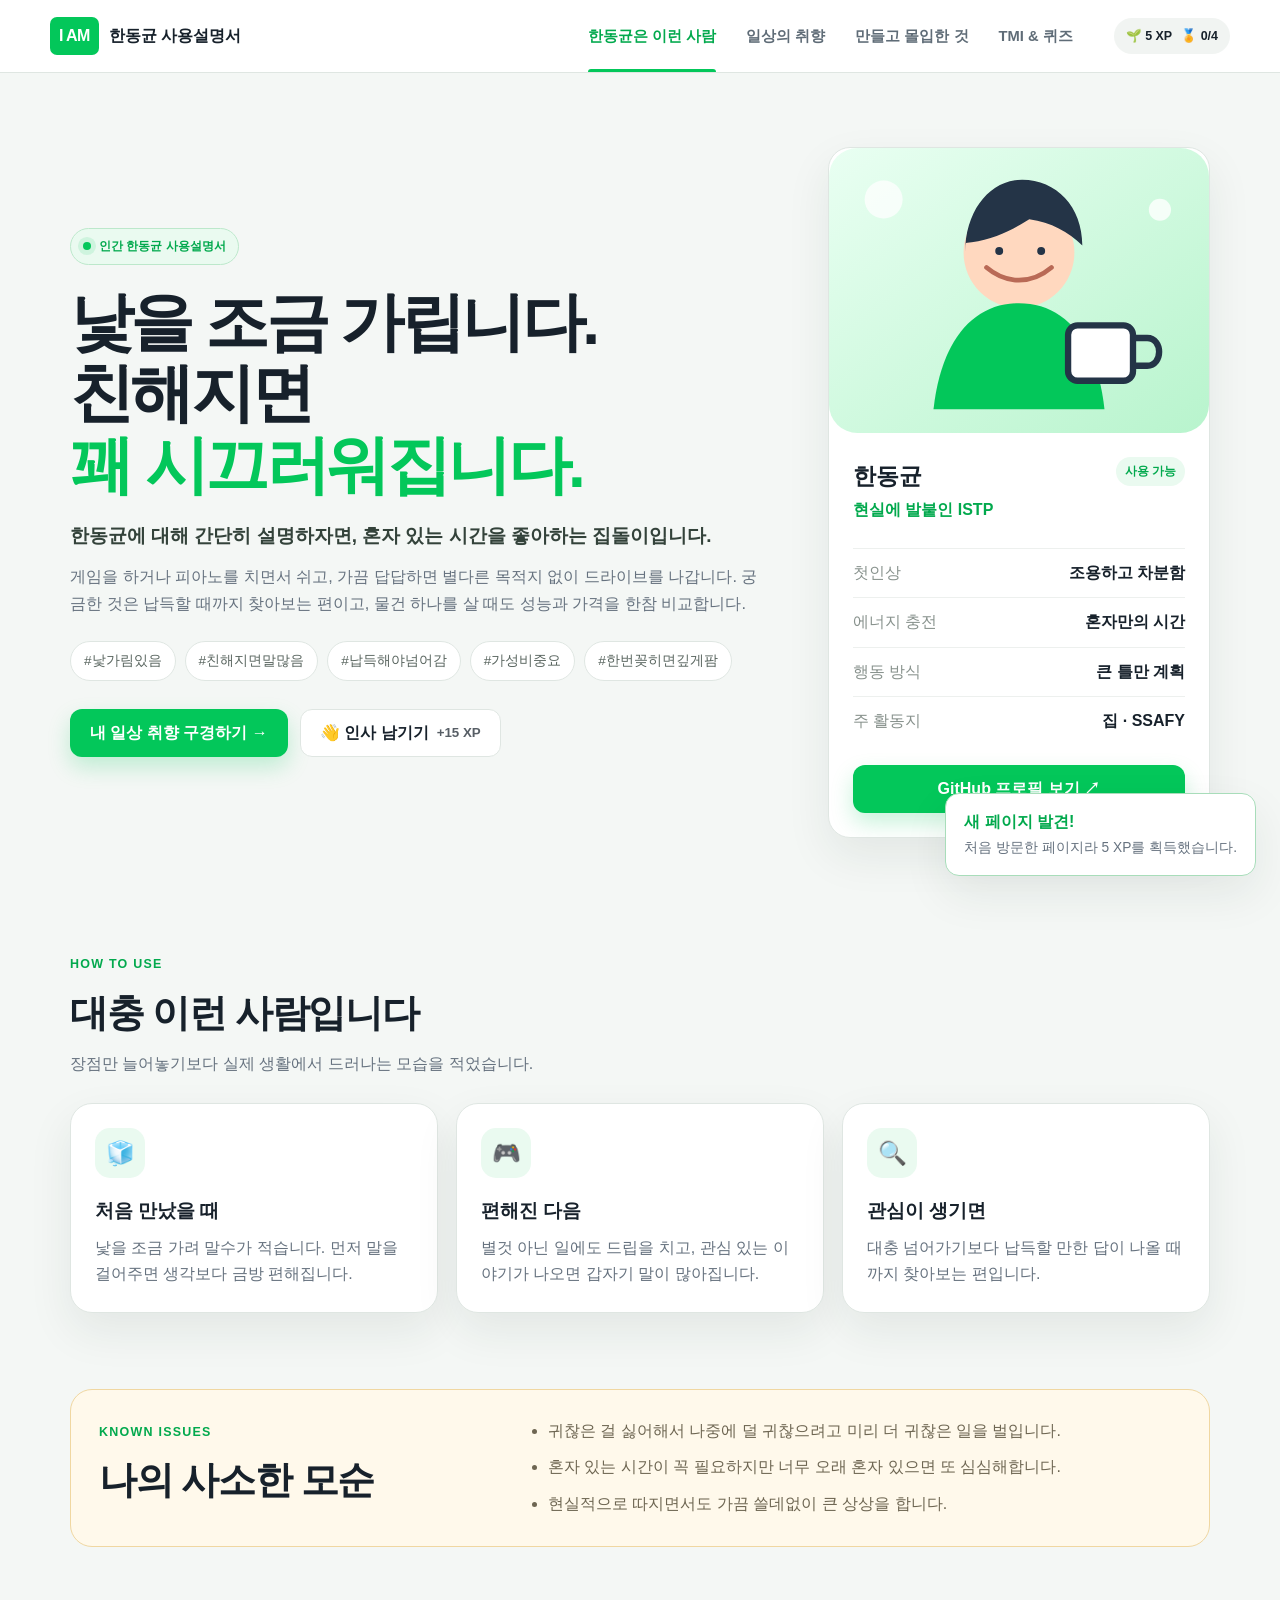
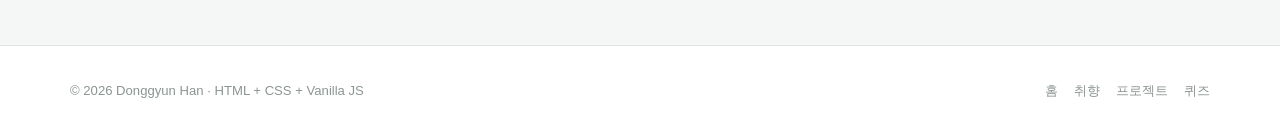
==== commit 8583ec4b: "refactor: 2.0 문구 삭제" ====
--- a/index.html
+++ b/index.html
@@ -44,7 +44,7 @@
 <main>
   <section class="hero section-shell">
     <div class="hero-copy">
-      <span class="eyebrow">인간 한동균 사용설명서 v2.0</span>
+      <span class="eyebrow">인간 한동균 사용설명서</span>
       <h1>낯을 조금 가립니다.<br>친해지면 <br><em>꽤 시끄러워집니다.</em></h1>
       <p class="hero-lead">한동균에 대해 간단히 설명하자면, 혼자 있는 시간을 좋아하는 집돌이입니다.</p>
       <p class="hero-description">게임을 하거나 피아노를 치면서 쉬고, 가끔 답답하면 별다른 목적지 없이 드라이브를 나갑니다. 궁금한 것은 납득할 때까지 찾아보는 편이고, 물건 하나를 살 때도 성능과 가격을 한참 비교합니다.</p>
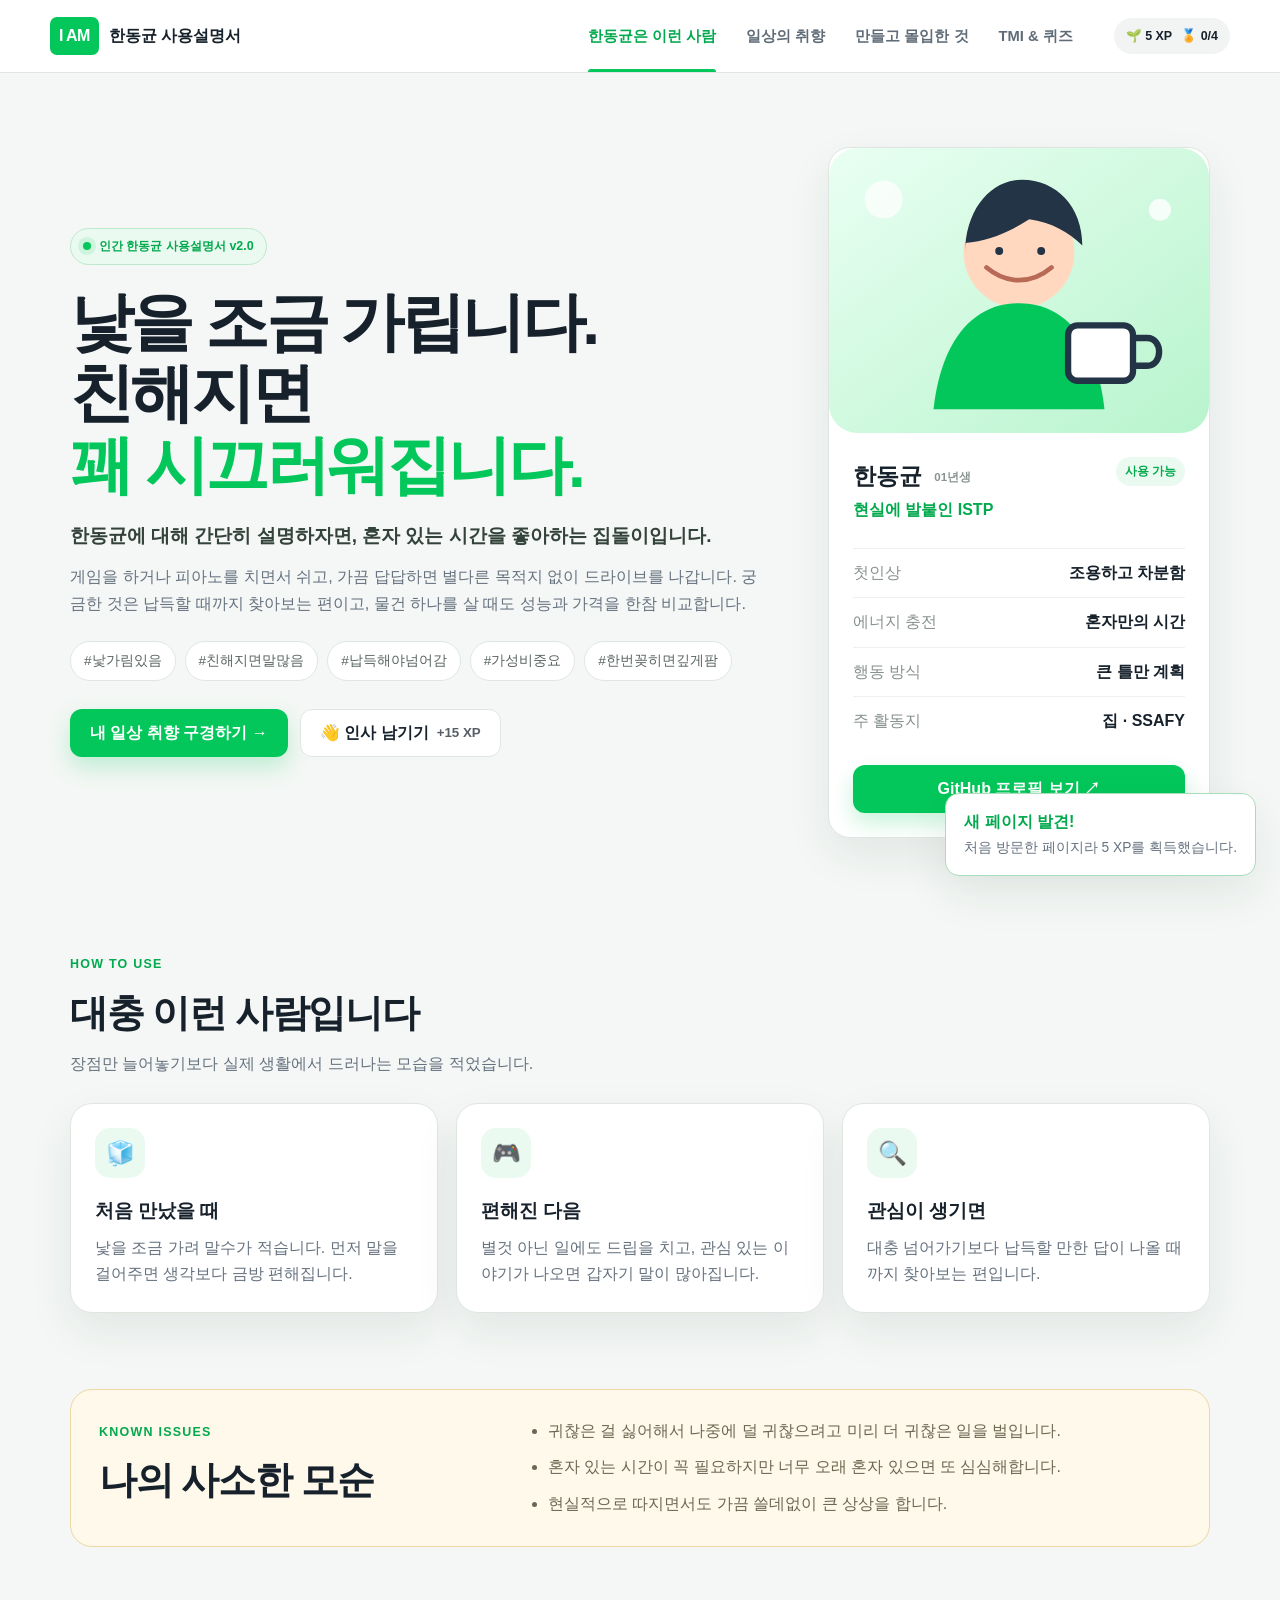
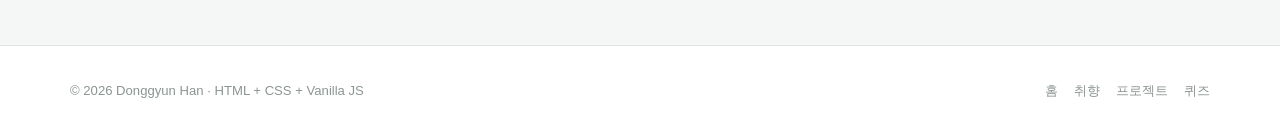
==== commit f147b17c: "refactor: 프로필 카드에 나이 추가" ====
--- a/index.html
+++ b/index.html
@@ -44,7 +44,7 @@
 <main>
   <section class="hero section-shell">
     <div class="hero-copy">
-      <span class="eyebrow">인간 한동균 사용설명서</span>
+      <span class="eyebrow">인간 한동균 사용설명서 v2.0</span>
       <h1>낯을 조금 가립니다.<br>친해지면 <br><em>꽤 시끄러워집니다.</em></h1>
       <p class="hero-lead">한동균에 대해 간단히 설명하자면, 혼자 있는 시간을 좋아하는 집돌이입니다.</p>
       <p class="hero-description">게임을 하거나 피아노를 치면서 쉬고, 가끔 답답하면 별다른 목적지 없이 드라이브를 나갑니다. 궁금한 것은 납득할 때까지 찾아보는 편이고, 물건 하나를 살 때도 성능과 가격을 한참 비교합니다.</p>
@@ -61,7 +61,13 @@
       <img class="profile-image" src="assets/images/profile.svg" alt="커피를 들고 있는 한동균 캐릭터 일러스트">
       <div class="profile-content">
         <div class="profile-heading">
-          <div><h2>한동균</h2><p>현실에 발붙인 ISTP</p></div>
+          <div>
+            <h2>
+              한동균
+              <small style="margin-left: 6px; color: #8b9590; font-size: 0.72rem; font-weight: 700; vertical-align: middle;">01년생</small>
+            </h2>
+            <p>현실에 발붙인 ISTP</p>
+          </div>
           <span class="status-chip">사용 가능</span>
         </div>
         <dl class="profile-list">
@@ -144,4 +150,4 @@
 <script src="assets/js/app.js"></script>
 
 </body>
-</html>
+</html>
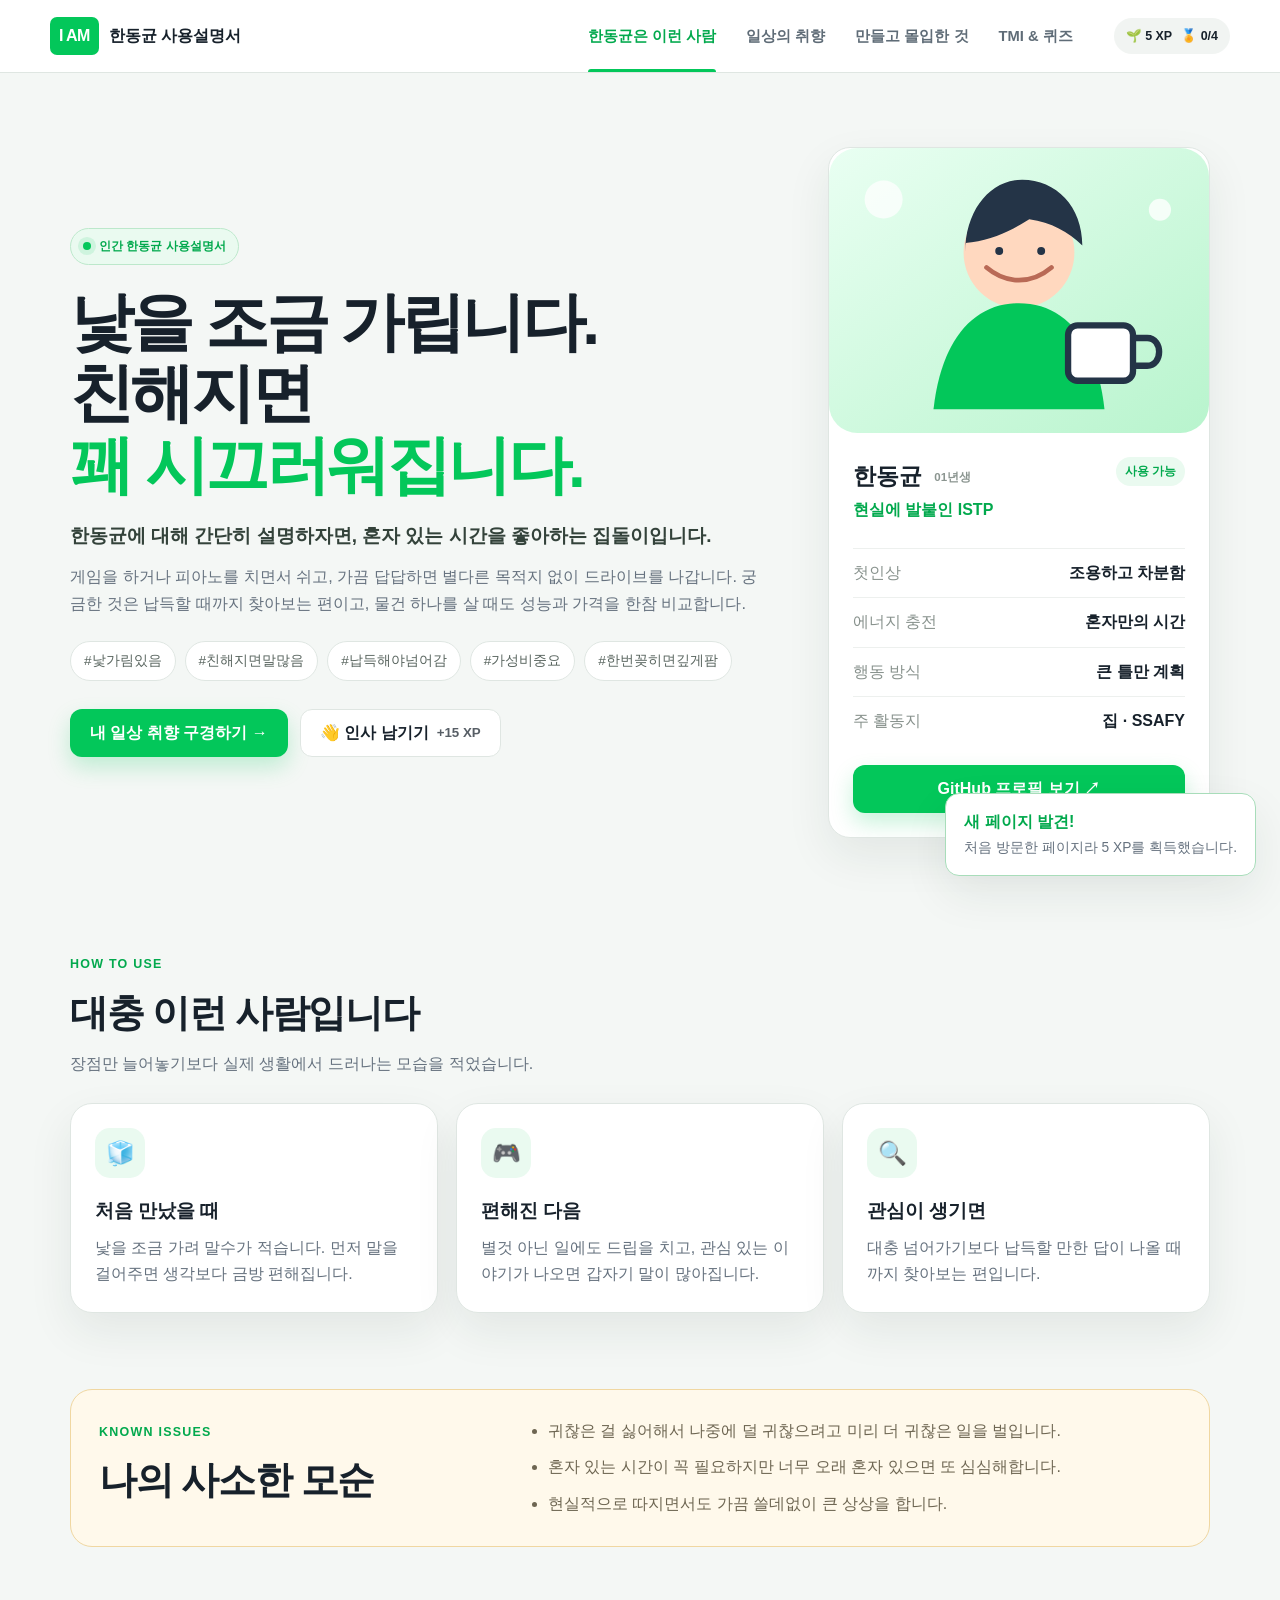
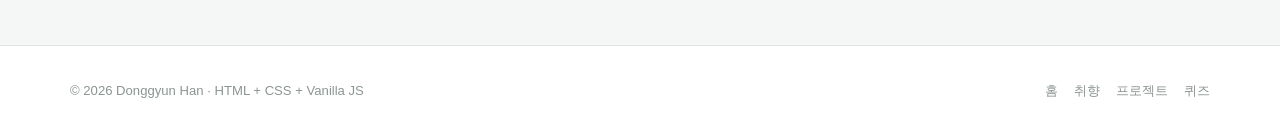
==== commit ba6cb28a: "fix: 다시 생긴 2.0 삭제" ====
--- a/index.html
+++ b/index.html
@@ -44,7 +44,7 @@
 <main>
   <section class="hero section-shell">
     <div class="hero-copy">
-      <span class="eyebrow">인간 한동균 사용설명서 v2.0</span>
+      <span class="eyebrow">인간 한동균 사용설명서</span>
       <h1>낯을 조금 가립니다.<br>친해지면 <br><em>꽤 시끄러워집니다.</em></h1>
       <p class="hero-lead">한동균에 대해 간단히 설명하자면, 혼자 있는 시간을 좋아하는 집돌이입니다.</p>
       <p class="hero-description">게임을 하거나 피아노를 치면서 쉬고, 가끔 답답하면 별다른 목적지 없이 드라이브를 나갑니다. 궁금한 것은 납득할 때까지 찾아보는 편이고, 물건 하나를 살 때도 성능과 가격을 한참 비교합니다.</p>
